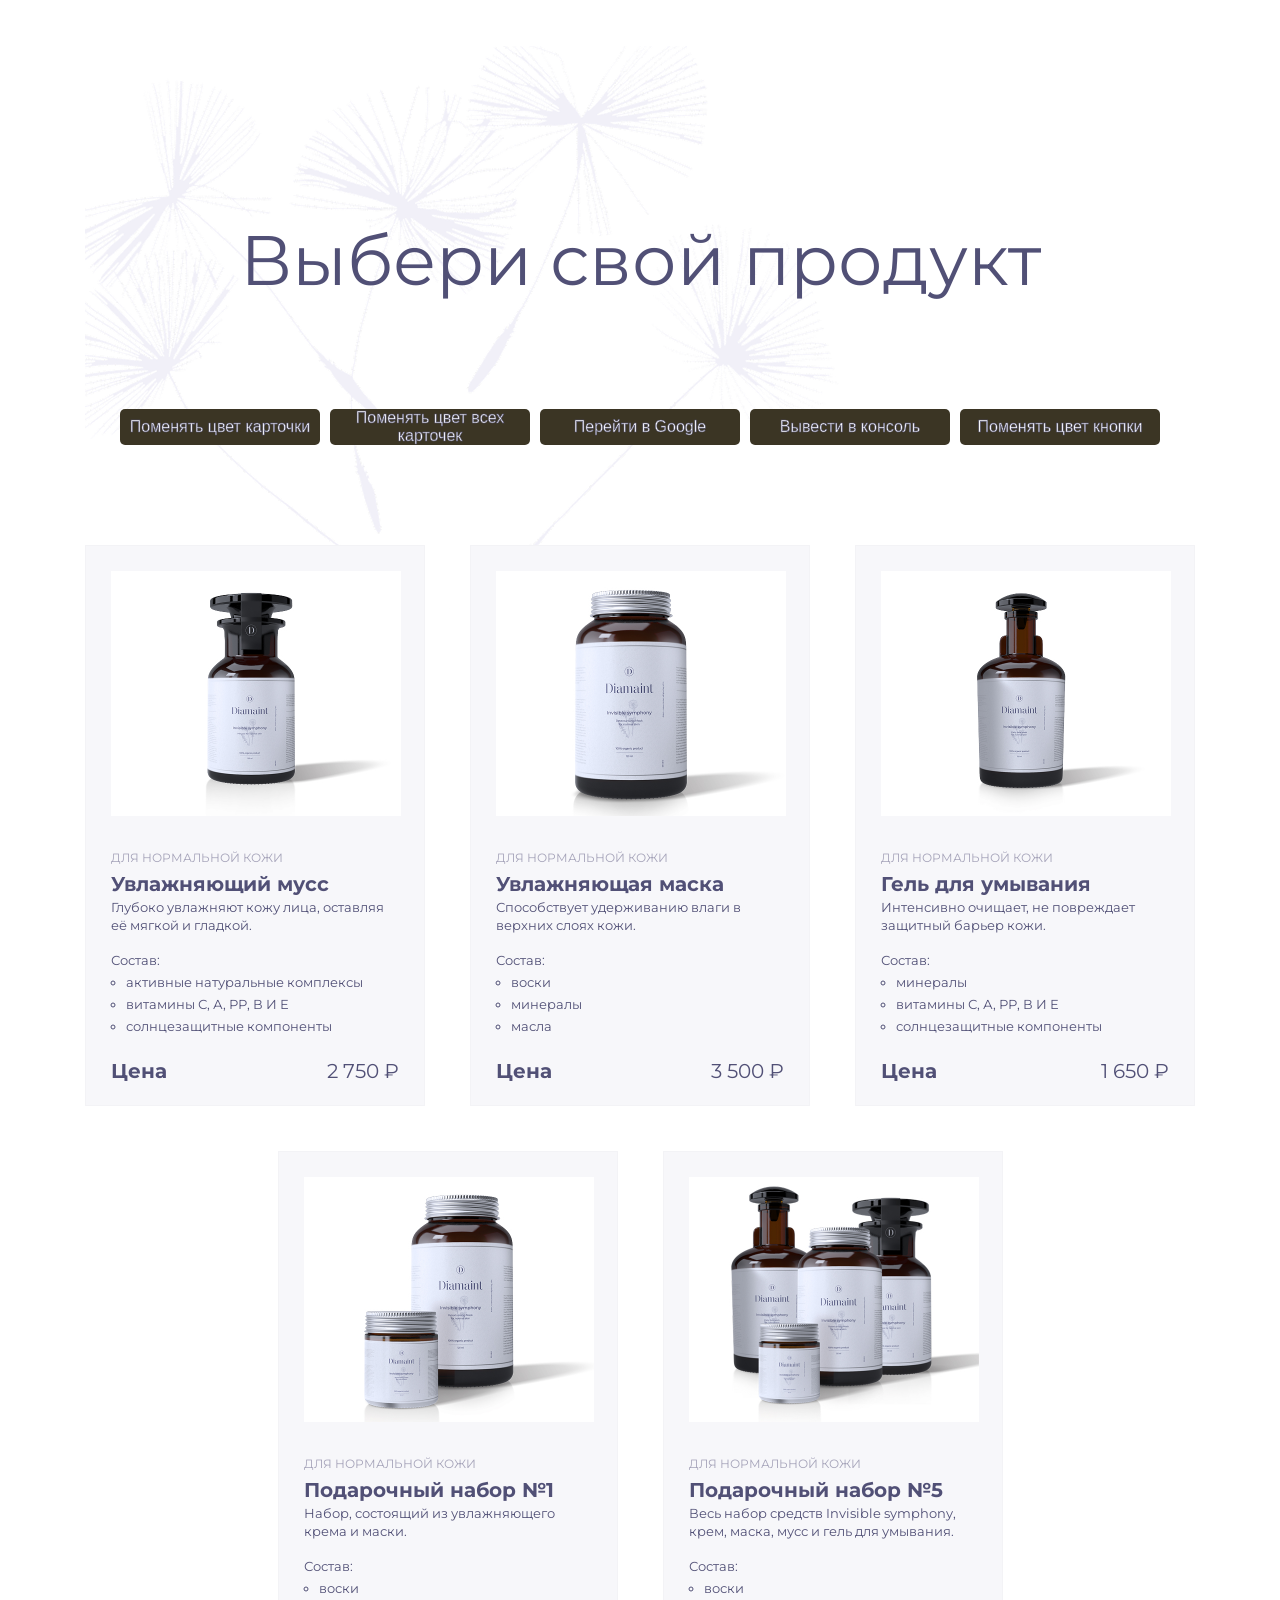
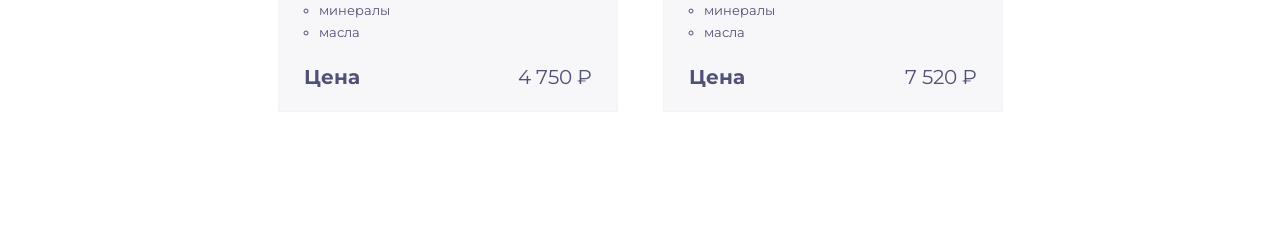
==== index.html @ 2ccfe094 "completed the tasks" ====
<!DOCTYPE html>
<html lang="en">
  <head>
    <meta charset="UTF-8">
    <meta name="viewport" content="width=device-width, initial-scale=1.0">
    <title>Document</title>
    <link rel="stylesheet" href="style/style.css">
    <link rel="stylesheet" href="style/headline.css">
    <link rel="stylesheet" href="style/clear-list.css">
    <link rel="stylesheet" href="style/compound.css">
    <link rel="stylesheet" href="style/card.css">
    <link rel="stylesheet" href="style/product-list.css">
    <link rel="stylesheet" href="style/container.css">
    <link rel="stylesheet" href="style/buttons.css">
    <link href="https://fonts.googleapis.com/css?family=Montserrat:100,200,300,regular,500,600,700,800,900,100italic,200italic,300italic,italic,500italic,600italic,700italic,800italic,900italic" rel="stylesheet" />
  </head>
  <body>
    <main>

      <div class="container dandelion-background">

        <h1 class="headline">Выбери свой продукт</h1>

      <div class="container buttons-container">
        <button id="change-card-color-button" class="buttons-container__button">Поменять цвет карточки</button>
        <button id="change-all-cards-color-button" class="buttons-container__button">Поменять цвет всех карточек</button>
        <button id="go-to-google-button" class="buttons-container__button">Перейти в Google</button>
        <button id="log-to-console-button" class="buttons-container__button">Вывести в консоль</button>
        <button id="select-button-color" class="buttons-container__button">Поменять цвет кнопки</button>
      </div>

      <ul class="product-list clear-list">
        <li class="product-list__item card">
          <img class="card__image" src="img/mousse.jpg" alt="Увлажняющий мусс" width="290" height="245"/>
          <span class="card__category">ДЛЯ НОРМАЛЬНОЙ КОЖИ</span>
          <h2 class="card__name">Увлажняющий мусс</h2>
          <p class="card__description">Глубоко увлажняют кожу лица, оставляя её мягкой и гладкой.</p>
          <div class="card__compound-list compound">
            <span class="compound__title">Состав:</span>
            <ul class="compound__list">
              <li>активные натуральные комплексы</li>
              <li>витамины С, А, РР, В И Е</li>
              <li>солнцезащитные компоненты</li>
            </ul>
          </div>
          <div class="card__price">
            <b>Цена</b>
            <span>2 750 &#8381</span>
          </div>
        </li>

        <li class="product-list__item card">
          <img class="card__image" src="img/mask.jpg" alt="Mask" width="290" height="245">
          <span class="card__category">ДЛЯ НОРМАЛЬНОЙ КОЖИ</span>
          <h2 class="card__name">Увлажняющая маска</h2>
          <p class="card__description">Способствует удерживанию влаги в верхних слоях кожи.</p>
          <div class="card__compound-list compound">
            <span class="compound__title">Состав:</span>
            <ul class="compound__list">
              <li>воски</li>
              <li>минералы</li>
              <li>масла</li>
            </ul>
          </div>
          <div class="card__price">
            <b>Цена</b>
            <span>3 500 &#8381</span>
          </div>
        </li>

        <li class="product-list__item card">
          <img class="card__image" src="img/gel.jpg" alt="Gel" width="290" height="245">
          <span class="card__category">ДЛЯ НОРМАЛЬНОЙ КОЖИ</span>
          <h2 class="card__name">Гель для умывания</h2>
          <p class="card__description">Интенсивно очищает, не повреждает защитный барьер кожи.</p>
          <div class="card__compound-list  compound">
            <span class="compound__title">Состав:</span>
            <ul class="compound__list">
              <li>минералы</li>
              <li>витамины С, А, РР, В И Е</li>
              <li>солнцезащитные компоненты</li>
            </ul>
          </div>
          <div class="card__price">
            <b>Цена</b>
            <span>1 650 &#8381</span>
          </div>
        </li>

        <li class="product-list__item card">
          <img class="card__image" src="img/gift_set_1.jpg" alt="gift set 1" width="290" height="245">
          <span class="card__category">ДЛЯ НОРМАЛЬНОЙ КОЖИ</span>
          <h2 class="card__name">Подарочный набор №1</h2>
          <p class="card__description">Набор, состоящий из увлажняющего крема и маски.</p>
          <div class="card__compound-list  compound">
            <span class="compound__title">Состав:</span>
            <ul class="compound__list">
              <li>воски</li>
              <li>минералы</li>
              <li>масла</li>
            </ul>
          </div>
          <div class="card__price">
            <b>Цена</b>
            <span>4 750 &#8381</span>
          </div>
        </li>

        <li class="product-list__item card">
          <img class="card__image" src="img/gift_set_5.jpg" alt="gift set 5" width="290" height="245">
          <span class="card__category">ДЛЯ НОРМАЛЬНОЙ КОЖИ</span>
          <h2 class="card__name">Подарочный набор №5</h2>
          <p class="card__description">Весь набор средств Invisible symphony, крем, маска, мусс и гель для умывания.</p>
          <div class="card__compound-list  compound">
            <span class="compound__title">Состав:</span>
            <ul class="compound__list">
              <li>воски</li>
              <li>минералы</li>
              <li>масла</li>
            </ul>
          </div>
          <div class="card__price">
            <b>Цена</b>
            <span>7 520  &#8381</span>
          </div>
        </li>
      </ul>
      </div>

    </main>
    <script src="main.js"></script>
    <script src="homework-7.js"></script>
  </body>
</html>
---- style/style.css ----
@import url(https://fonts.googleapis.com/css?family=Montserrat:100,200,300,regular,500,600,700,800,900,100italic,200italic,300italic,italic,500italic,600italic,700italic,800italic,900italic);

* { 
  margin: 0;
  padding: 0;
  box-sizing: border-box;
}

body {
  font-family: "Montserrat", sans-serif;
  font-size: 13px;
  line-height: 18px;
}
---- style/headline.css ----
.headline {
  text-align: center;
  font-size: 70px;
  font-weight: 400;
  line-height: 78px;
  color: #515076;
  margin-top: 220px;
  margin-bottom: 110px;
}
---- style/clear-list.css ----
.clear-list {
  list-style: none;
  padding: 0;
}
---- style/compound.css ----
.compound {
  line-height: 22px;
}

.compound__list {
  margin-left: 15px;;
}
---- style/card.css ----
.card {
  width: 100%;
  border: 1px solid #f3f3f6;
  background-color: #F7F7FA;
  padding: 25px;
}

.card__image {
  display: block;
  margin-bottom: 30px;
}

.card__category {
  display: block;
  font-size: 12px;
  line-height: 24px;
  color: #A5A3B9;
  text-transform: uppercase;
  margin-bottom: 5px;
}

.card__name {
  margin-bottom: 5px;
}

.card__description {
  margin-top: 0;
  margin-bottom: 15px;
}

.card__compound-list {
  margin-bottom: 25px;
}

.card__price {
  display: flex;
  justify-content: space-between;
  font-size: 20px;
}
---- style/product-list.css ----
.product-list {
  display: flex;
  flex-wrap: wrap;
  gap: 45px;
  justify-content: center;
  margin-bottom: 116px;
  color: #515076;
}

.product-list__item {
  width: 340px;
}
---- style/container.css ----
.container {
  width: 1110px;
  margin: 0 auto;
}

.dandelion-background {
  background-image: url("../img/dandelion.png");
  background-repeat: no-repeat;
  background-size: 790px 697px;
  background-position: 0 0;
  margin: 0 auto;
  padding-top: 1px;
}
---- style/buttons.css ----
.buttons-container {
  display: flex;
  justify-content: center;
  gap: 10px; 
  margin-bottom: 100px;
}

.buttons-container__button {
  width: 200px;
  font-size: 16px;
  cursor: pointer;
  border: none;
  border-radius: 5px;
  background-color: #3b3524; 
  color: #ffffff; 
  -webkit-text-stroke: 0.5px #515076;
}

.buttons-container__button.active {
  background-color: #99aa44;
}
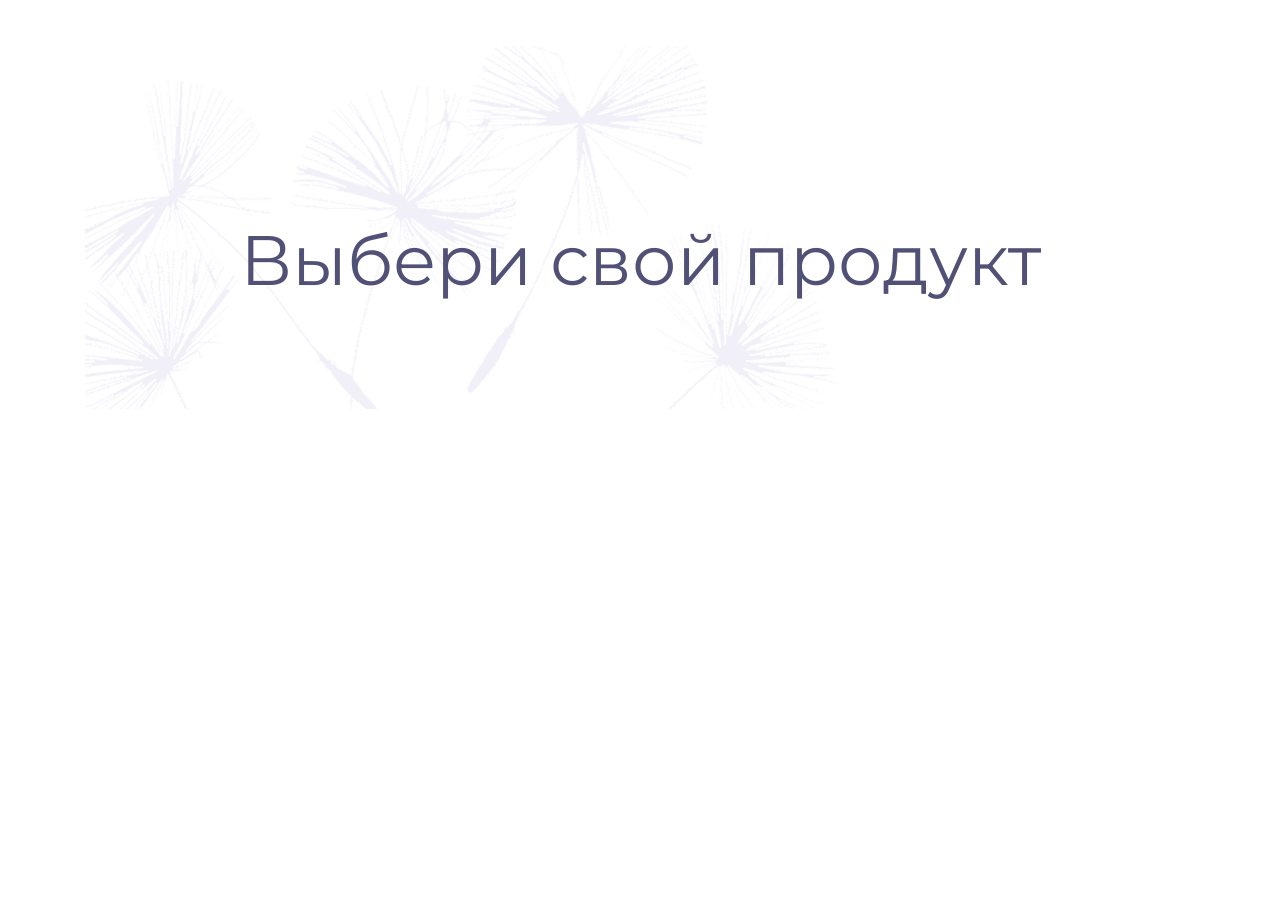
==== commit 30c46bfb: "add template" ====
--- a/index.html
+++ b/index.html
@@ -1,5 +1,6 @@
 <!DOCTYPE html>
 <html lang="en">
+
   <head>
     <meta charset="UTF-8">
     <meta name="viewport" content="width=device-width, initial-scale=1.0">
@@ -14,6 +15,7 @@
     <link rel="stylesheet" href="style/buttons.css">
     <link href="https://fonts.googleapis.com/css?family=Montserrat:100,200,300,regular,500,600,700,800,900,100italic,200italic,300italic,italic,500italic,600italic,700italic,800italic,900italic" rel="stylesheet" />
   </head>
+
   <body>
     <main>
 
@@ -21,7 +23,7 @@
 
         <h1 class="headline">Выбери свой продукт</h1>
 
-      <div class="container buttons-container">
+      <!-- <div class="container buttons-container">
         <button id="change-card-color-button" class="buttons-container__button">Поменять цвет карточки</button>
         <button id="change-all-cards-color-button" class="buttons-container__button">Поменять цвет всех карточек</button>
         <button id="go-to-google-button" class="buttons-container__button">Перейти в Google</button>
@@ -124,11 +126,38 @@
             <span>7 520  &#8381</span>
           </div>
         </li>
-      </ul>
+      </ul> -->
+
+      <ul class="product-list clear-list" ></ul>
+
+      <template id="product-card-template">
+        <li class="product-list__item card">
+          <img class="card__image" width="290" height="245"/>
+          <span class="card__category"></span>
+          <h2 class="card__name"></h2>
+          <p class="card__description">.</p>
+          <div class="card__compound-list compound">
+            <span class="compound__title">Состав:</span>
+            <ul class="compound__list">
+              <li></li>
+              <li></li>
+              <li></li>
+            </ul>
+          </div>
+          <div class="card__price">
+            <b>Цена</b>
+            <span id="card__price"></span>
+          </div>
+        </li>
+      </template>
+
       </div>
 
     </main>
     <script src="main.js"></script>
     <script src="homework-7.js"></script>
+    <script src="homework-8.js"></script>
+    <script  type="module" src="homework-9.js"></script>
+    <script type="module" src="homework-10.js"></script>
   </body>
 </html>
--- a/style/card.css
+++ b/style/card.css
@@ -20,7 +20,7 @@
 }
 
 .card__name {
-  margin-bottom: 5px;
+  margin-bottom: 10px;
 }
 
 .card__description {
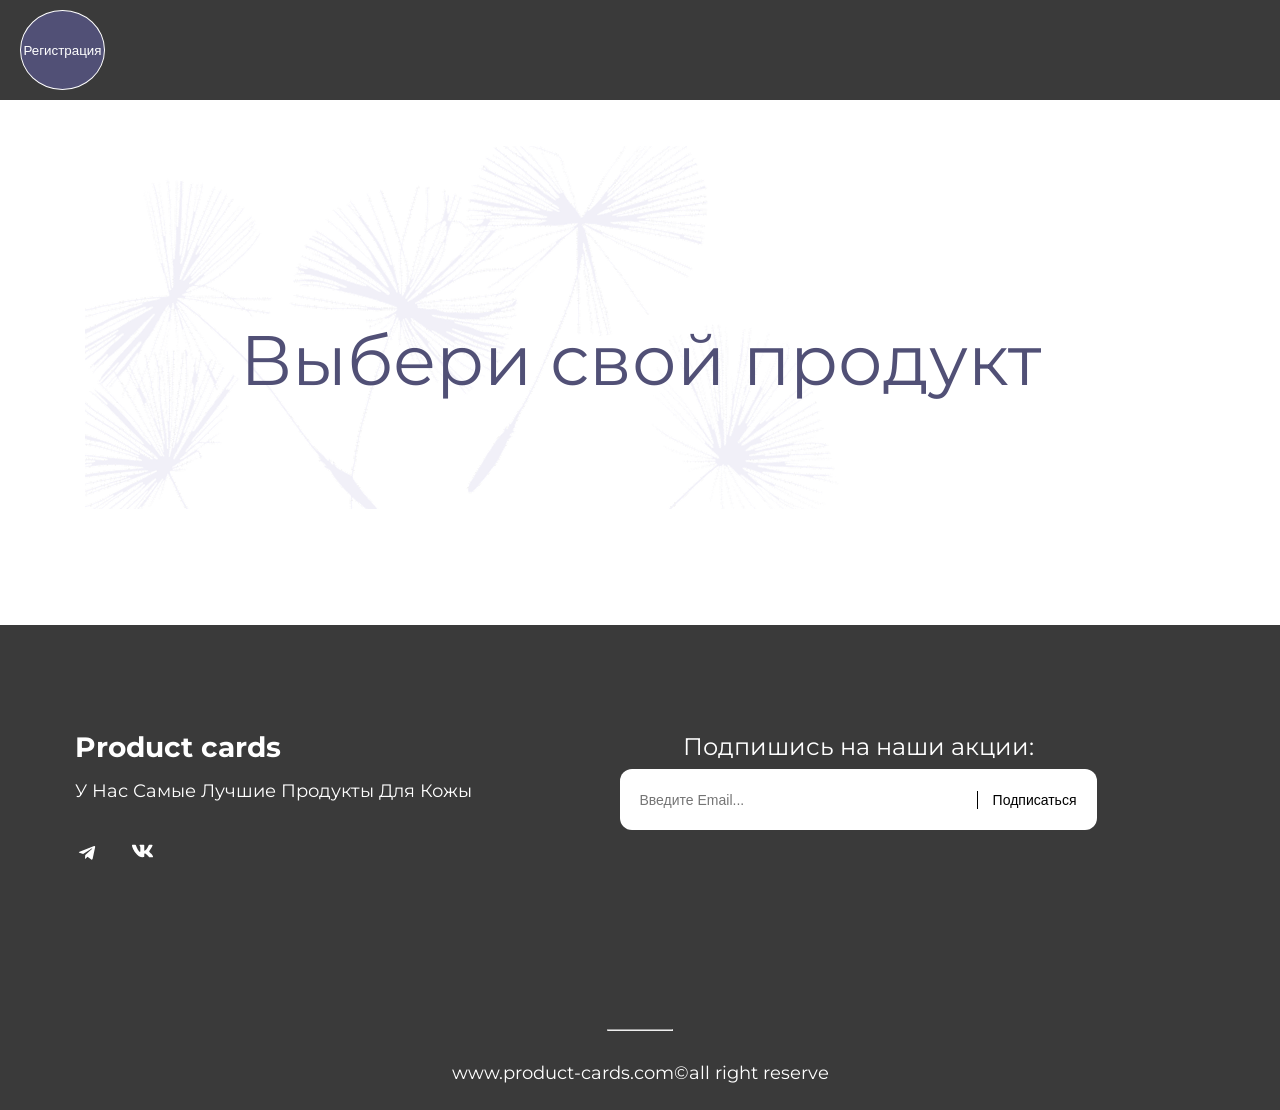
==== commit 53cc7f34: "add footer and modal" ====
--- a/index.html
+++ b/index.html
@@ -5,6 +5,7 @@
     <meta charset="UTF-8">
     <meta name="viewport" content="width=device-width, initial-scale=1.0">
     <title>Document</title>
+    <link rel="stylesheet" href="style/modal.css">
     <link rel="stylesheet" href="style/style.css">
     <link rel="stylesheet" href="style/headline.css">
     <link rel="stylesheet" href="style/clear-list.css">
@@ -13,15 +14,19 @@
     <link rel="stylesheet" href="style/product-list.css">
     <link rel="stylesheet" href="style/container.css">
     <link rel="stylesheet" href="style/buttons.css">
+    <link rel="stylesheet" href="style/footer.css">
     <link href="https://fonts.googleapis.com/css?family=Montserrat:100,200,300,regular,500,600,700,800,900,100italic,200italic,300italic,italic,500italic,600italic,700italic,800italic,900italic" rel="stylesheet" />
   </head>
 
   <body>
+    <header class="header">
+      <button id="buttonModal">Регистрация</button>
+    </header>
     <main>
 
       <div class="container dandelion-background">
 
-        <h1 class="headline">Выбери свой продукт</h1>
+        <h1 id="titleLink" class="headline">Выбери свой продукт</h1>
 
       <!-- <div class="container buttons-container">
         <button id="change-card-color-button" class="buttons-container__button">Поменять цвет карточки</button>
@@ -128,36 +133,93 @@
         </li>
       </ul> -->
 
-      <ul class="product-list clear-list" ></ul>
-
-      <template id="product-card-template">
-        <li class="product-list__item card">
-          <img class="card__image" width="290" height="245"/>
-          <span class="card__category"></span>
-          <h2 class="card__name"></h2>
-          <p class="card__description">.</p>
-          <div class="card__compound-list compound">
-            <span class="compound__title">Состав:</span>
-            <ul class="compound__list">
-              <li></li>
-              <li></li>
-              <li></li>
-            </ul>
-          </div>
-          <div class="card__price">
-            <b>Цена</b>
-            <span id="card__price"></span>
-          </div>
-        </li>
-      </template>
+        <ul class="product-list clear-list" ></ul>
+
+        <template id="product-card-template">
+          <li class="product-list__item card">
+            <img class="card__image" width="290" height="245"/>
+            <span class="card__category"></span>
+            <h2 class="card__name"></h2>
+            <p class="card__description">.</p>
+            <div class="card__compound-list compound">
+              <span class="compound__title">Состав:</span>
+              <ul class="compound__list">
+                <li></li>
+                <li></li>
+                <li></li>
+              </ul>
+            </div>
+            <div class="card__price">
+              <b>Цена</b>
+              <span id="card__price"></span>
+            </div>
+          </li>
+        </template>
 
       </div>
 
     </main>
+
+
+    <footer id="footerLink" class="container footer">
+      <div class="footer__container">
+        <div class="footer__advertising">
+          <h2 class="footer__advertising-title">Product cards</h2>
+          <p class="footer__advertising-slogan">У Нас Самые Лучшие Продукты Для Кожы</p>
+          <a href="https://web.telegram.org"><img src="img/telegram.svg" height="14" width="24"></a>
+          <a href="https://vk.ru"><img src="img/vk.svg" width="21" height="17.61"></a>
+        </div>
+        <form action="" class="footer__subscribe">
+          <label for="userEmail" class="footer__subscribe-label">Подпишись на наши акции:</label>
+          <div class="footer__subscribe-input input">
+            <input name="email" type="email" id="userEmail" required placeholder="Введите Email...">
+            <div class="input__line"></div>
+            <input type="submit" id="subscribeButton" value="Подписаться">
+          </div>
+        </form>
+        <nav class="footer__links">
+          <h3 class="footer__links-title">Быстрые ссылки</h3>
+          <ul class="clear-list">
+            <li class="footer__links-mine"><a href="#titleLink">Главная</a></li>
+            <li class="footer__links-store"><a href="#titleLink">Магазин</a></li>
+            <li class="footer__links-contacts"><a href="#footerLink">Контакты</a></li>
+          </ul>
+        </nav>
+      </div>
+      <hr class="footer__line">
+      <a href="http://127.0.0.1:5500/index.html?" class="footer__link">www.product-cards.com©all right reserve</a>
+    </footer>
+
+    <div class="modal">
+      <div class="modal__body">
+        <div class="modal__content">
+          <button class="modal__close">X</button>
+          <h2>Регистрация</h2>
+          <form class="modal__signUp">
+            <label for="signUpName" >Введите своё имя:</label>
+            <input name="name" id="signUpName" required placeholder="Введите имя..." pattern="[А-ЯЁ][а-яё]+" title="Имя должно начинаться с заглавной русской буквы и содержать только русские буквы (например, Иван)">
+            <label for="signUpSurNmae">Введите свою фамилию:</label>
+            <input name="surName" id="signUpSurNmae" required placeholder="Введите фамилию..." pattern="[А-ЯЁ][а-яё]+" title="Фамилия должна начинаться с заглавной русской буквы и содержать только русские буквы (например, Иванов)">
+            <label for="signUpBirthDate">Введите свою дату рождения:</label>
+            <input type="date" name="birthDate" id="signUpBirthDate" required placeholder="Введите дату рождения...">
+            <label for="signUpLogin">Придумайте логин:</label>
+            <input name="login" id="signUpLogin" required placeholder="Введите Login..." pattern="[a-zA-Z0-9]{3,10}" title="Логин должен состоять только из латинских букв и цифр, от 3 до 10 символов">
+            <label for="signUpPassword">Придумайте пароль:</label>
+            <input type="password" name="password" id="signUpPassword" required placeholder="Введите пароль..." pattern="^(?=.*[a-z])(?=.*[A-Z])(?=.*\d)[a-zA-Z\d]{6,}$" title="Пароль должен быть не менее 6 символов и содержать минимум одну заглавную латинскую букву, одну строчную и одну цифру">
+            <label for="signUpPasswordRepeat">Подтвердите пароль:</label>
+            <input type="password" name="passwordRepeat" id="signUpPasswordRepeat" required placeholder="Повторите пароль...">
+            <input type="submit" value="Зарегистрироваться" id="signUpButton">
+          </form>
+        </div>
+      </div>
+    </div>
+
+
     <script src="main.js"></script>
     <script src="homework-7.js"></script>
     <script src="homework-8.js"></script>
-    <script  type="module" src="homework-9.js"></script>
+    <script type="module" src="homework-9.js"></script>
     <script type="module" src="homework-10.js"></script>
+    <script type="module" src="homework-11.js"></script>
   </body>
 </html>
--- a/style/modal.css
+++ b/style/modal.css
@@ -0,0 +1,85 @@
+.modal {
+  display: none;
+  width: 100%;
+  height: 100%;
+  background-color: rgba(0, 0, 0, 0.8);
+  position: fixed;
+  top: 0;
+  left: 0;
+  z-index: 2;
+}
+
+.modal-showed {
+  display: block;
+}
+
+.modal__body {
+  min-height: 100%;
+  display: flex;
+  align-items: center;
+  justify-content: center;
+  padding: 30px 10px;
+}
+
+.modal__content {
+  border-radius: 10px;
+  background-color: #fff;
+  width: 500px;
+  padding: 30px;
+  position: relative;
+  color: #515076;
+  font-size: 15px;
+}
+
+.modal__content h2 {
+  margin-bottom: 30px;
+  text-align: center;
+}
+
+.modal__close {
+  font-size: 18px;
+  position: absolute;
+  top: 5px;
+  right: 5px;
+  border: none;
+  outline: none;
+  background: transparent;
+  cursor: pointer;
+  font-weight: 400;
+}
+
+.modal__close:hover {
+  color: #646379;
+}
+
+#signUpName,
+#signUpSurNmae,
+#signUpBirthDate,
+#signUpLogin,
+#signUpPassword,
+#signUpPasswordRepeat {
+  display: block;
+  margin-top: 5px;
+  margin-bottom: 30px;
+  height: 40px;
+  border-radius: 5px;
+  border-color: #A5A3B9;
+  width: 100%;
+}
+
+#signUpButton {
+  display: block;
+  width: 300px;
+  margin: 0 auto;
+  height: 40px;
+  border-radius: 12px;
+  background-color: #515076;
+  border: 1px solid white;
+  color: white;
+  padding: 3px;
+  cursor: pointer;
+}
+
+#signUpButton:hover {
+  background-color: #646379;
+}
--- a/style/style.css
+++ b/style/style.css
@@ -11,3 +11,8 @@
   font-size: 13px;
   line-height: 18px;
 }
+
+main {
+  position: relative;
+  z-index: -1;
+}
--- a/style/footer.css
+++ b/style/footer.css
@@ -0,0 +1,178 @@
+.header {
+  background-color: #3A3A3A;
+  height: 100px;
+  position: sticky;
+  top:0;
+  z-index: 1;
+  width: 100%;
+}
+
+.header button {
+  margin-left: 20px;
+  margin-top: 10px;
+  height: 80px;
+  width: 85px;
+  border-radius: 100%;
+  background-color: #515076;
+  border: 1px solid white;
+  color: white;
+  cursor: pointer;
+}
+
+.header button:hover {
+  background-color: #646379;
+}
+
+
+
+
+
+
+a {
+  color: inherit;
+  text-decoration: none;
+}
+
+
+
+
+
+
+.footer {
+  background-color: #3A3A3A;
+  width: 100%;
+  padding: 28px 75px;
+  color: #FFFFFF;
+}
+
+.footer__container {
+  display: flex;
+  justify-content: space-between;
+  align-items: flex-start;
+  width: 1569px;
+  margin-bottom: 162px;
+  margin-top: 85px;
+  margin-left: auto;
+  margin-right: auto;
+}
+
+
+
+.footer__advertising {
+  width: max-content;
+  margin-right: -200px;
+}
+
+.footer__advertising-title {
+  margin-bottom: 26px;
+  font-size: 28px;
+
+}
+
+.footer__advertising-slogan {
+  margin-bottom: 42px;
+  font-size: 18px;
+}
+
+.footer__advertising a {
+  margin-right: 30px;
+} 
+
+
+
+.footer__subscribe {
+  width: 477px;
+  text-align: center;
+}
+
+.footer__subscribe-label {
+  display: block;
+  margin-bottom: 13px;
+  cursor: pointer;
+  font-size: 24px;
+  font-weight: 400;
+  color: #FFFFFF;
+}
+
+.footer__subscribe-input {
+  width: 477px;
+  height: 61px;
+  padding: 0 20px;
+}
+
+.input {
+  display: flex;
+  align-items: center;
+  background-color: #FFFFFF;
+  border-radius: 12px;
+}
+
+#userEmail {
+  flex: 1;
+  border: none;
+  outline: none;
+  background: transparent;
+  font-size: 14px;
+  color: #000000;
+}
+
+.input__line {
+  width: 1px;
+  height: 18px;
+  background-color: #000000;
+  margin: 0 15px;
+}
+
+#subscribeButton {
+  border: none;
+  outline: none;
+  background: transparent;
+  font-size: 14px;
+  color: #000000;
+  cursor: pointer;
+  font-weight: 500;
+  padding: 0;
+}
+
+#subscribeButton:hover {
+  color: #646379;
+}
+
+
+
+.footer__links {
+  width: 200px;
+  font-size: 18px;
+}
+
+.footer__links-title {
+  margin-bottom: 23px;
+  font-size: 20px;
+}
+
+.footer__links-mine {
+  display: block;
+  margin-bottom: 17px;
+}
+
+.footer__links-store {
+  display: block;
+  margin-bottom: 17px;
+}
+
+.footer__links-contacts {
+  display: block;
+}
+
+
+.footer__line {
+  width: 66px;
+  margin: 33px auto;
+}
+
+.footer__link {
+  display: block;
+  width: max-content;
+  margin: 0 auto;
+  font-size: 18px;
+}
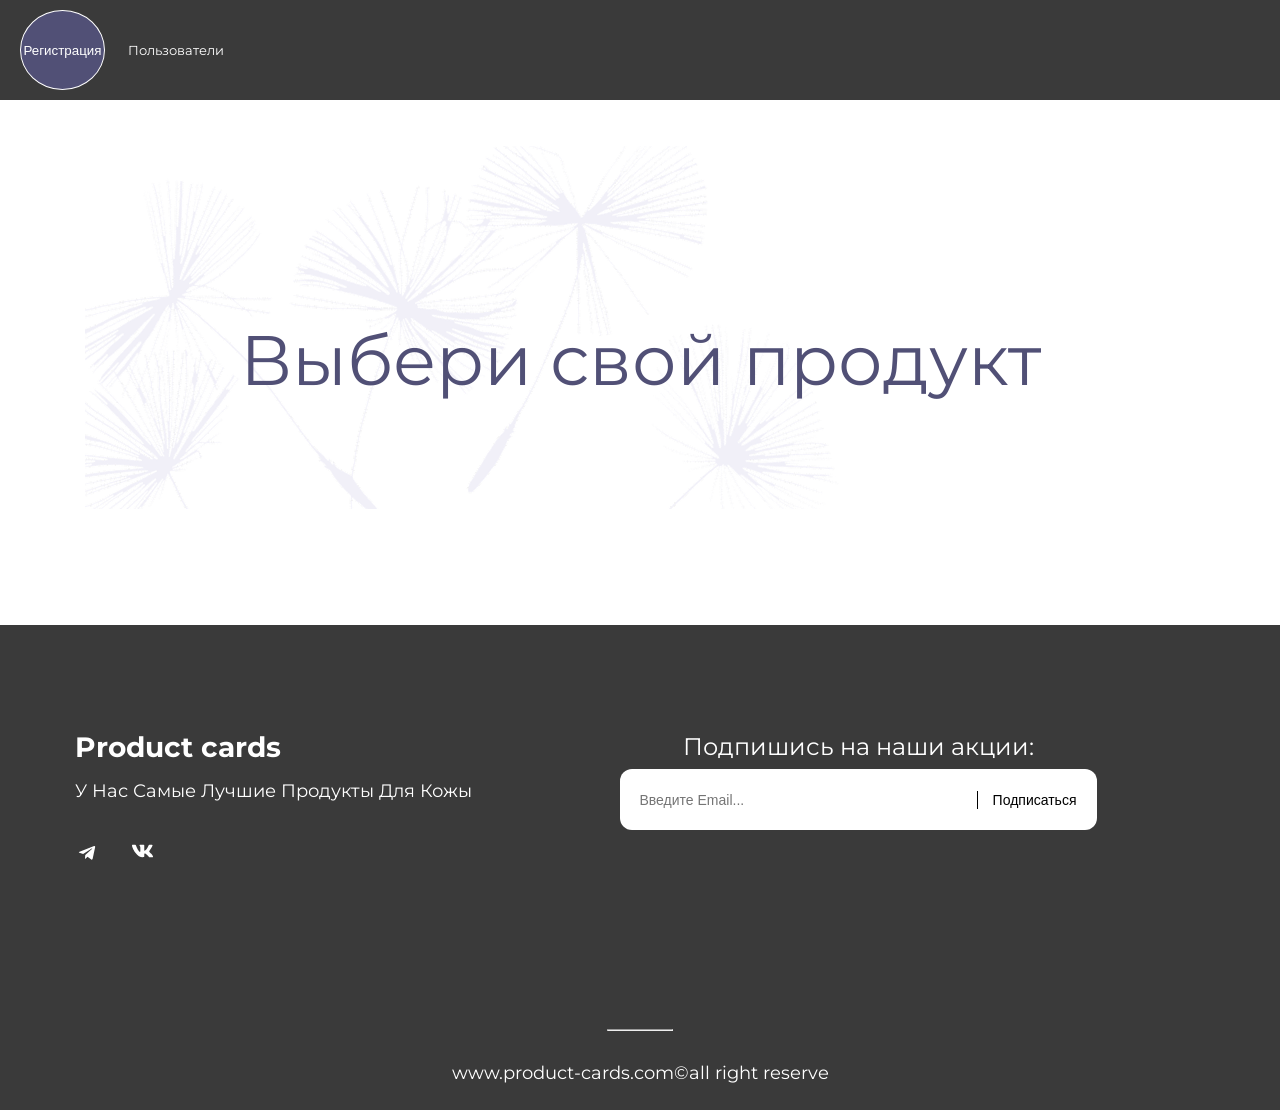
==== commit a8c83b09: "add async function" ====
--- a/index.html
+++ b/index.html
@@ -21,6 +21,7 @@
   <body>
     <header class="header">
       <button id="buttonModal">Регистрация</button>
+      <a href="async/async.html">Пользователи</a>
     </header>
     <main>
 
@@ -209,17 +210,13 @@
             <label for="signUpPasswordRepeat">Подтвердите пароль:</label>
             <input type="password" name="passwordRepeat" id="signUpPasswordRepeat" required placeholder="Повторите пароль...">
             <input type="submit" value="Зарегистрироваться" id="signUpButton">
+            <button type="button" id="clearButton">Очистить</button>
           </form>
         </div>
       </div>
     </div>
 
 
-    <script src="main.js"></script>
-    <script src="homework-7.js"></script>
-    <script src="homework-8.js"></script>
-    <script type="module" src="homework-9.js"></script>
-    <script type="module" src="homework-10.js"></script>
-    <script type="module" src="homework-11.js"></script>
+    <script type="module" src="main.js"></script>
   </body>
 </html>
--- a/style/modal.css
+++ b/style/modal.css
@@ -67,7 +67,8 @@
   width: 100%;
 }
 
-#signUpButton {
+#signUpButton,
+#clearButton {
   display: block;
   width: 300px;
   margin: 0 auto;
@@ -80,6 +81,7 @@
   cursor: pointer;
 }
 
-#signUpButton:hover {
+#signUpButton:hover,
+#clearButton:hover {
   background-color: #646379;
 }
--- a/style/footer.css
+++ b/style/footer.css
@@ -21,6 +21,11 @@
 
 .header button:hover {
   background-color: #646379;
+}
+
+.header a {
+  margin-left: 20px;
+  color: white;
 }
 
 
